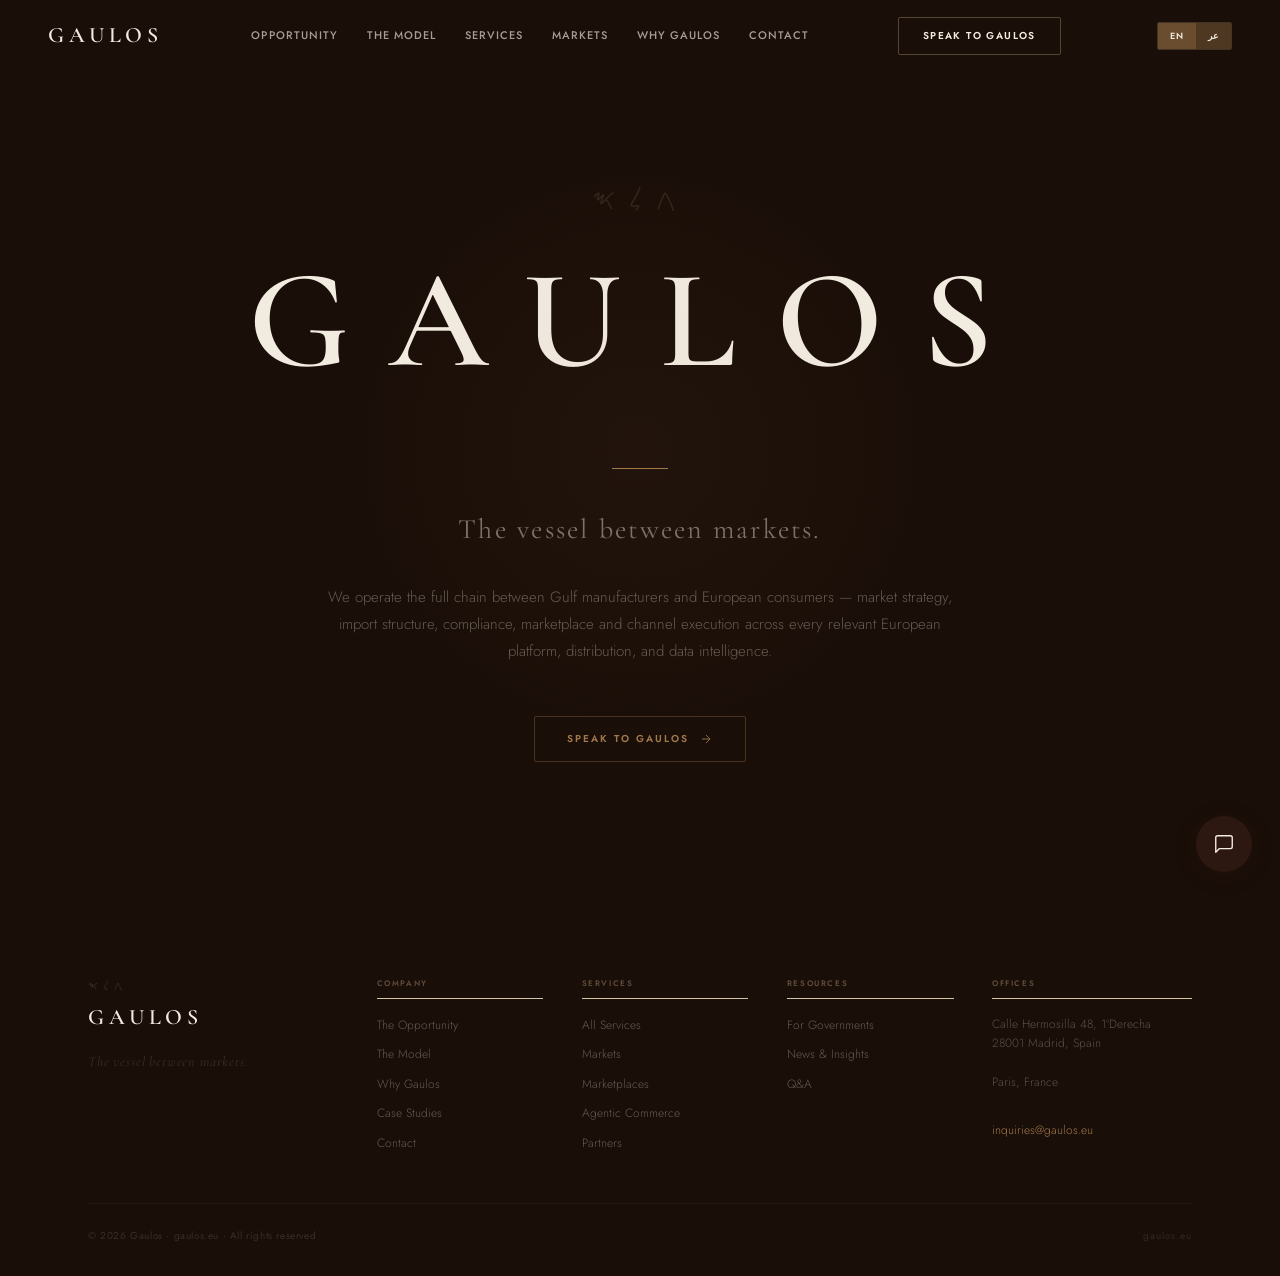
==== index.html @ ba3fb774 "Add files via upload" ====
<!DOCTYPE html>
<html lang="en">
<head>
<meta charset="UTF-8">
<meta name="viewport" content="width=device-width, initial-scale=1.0">
<title>Gaulos — The Vessel Between Markets</title>
<meta name="description" content="Cross-border market access and distribution operator bridging Gulf manufacturers with European consumers.">
<link rel="preconnect" href="https://fonts.googleapis.com">
<link rel="preconnect" href="https://fonts.gstatic.com" crossorigin>
<link href="https://fonts.googleapis.com/css2?family=Cormorant+Garamond:ital,wght@0,400;0,500;0,600;0,700;1,400&family=Jost:wght@300;400;500;600&family=Noto+Sans+Arabic:wght@300;400;500;600&display=swap" rel="stylesheet">
<style>
:root {
  --ink: #2C1810;
  --bronze: #A0784A;
  --sand: #C4A882;
  --linen: #D4C4A8;
  --parchment: #F2EBE0;
  --deep: #1A0E08;
  --off: #FAF7F2;
}
* { box-sizing: border-box; margin: 0; padding: 0; }
html { scroll-behavior: smooth; }
html[dir="rtl"] body { font-family: 'Noto Sans Arabic', 'Jost', sans-serif; }
body { font-family: 'Jost', sans-serif; background: var(--parchment); color: var(--ink); line-height: 1.6; overflow-x: hidden; }
.header {
  position: fixed;
  top: 0;
  left: 0;
  right: 0;
  z-index: 1000;
  height: 72px;
  display: flex;
  align-items: center;
  background: transparent;
  transition: all 0.5s;
}
.header.scrolled {
  background: rgba(242, 235, 224, 0.95);
  backdrop-filter: blur(20px);
  box-shadow: 0 1px 0 var(--linen);
}
.header__inner {
  display: flex;
  align-items: center;
  justify-content: space-between;
  width: 100%;
  max-width: 1400px;
  margin: 0 auto;
  padding: 0 clamp(1.5rem, 4vw, 3rem);
}
.header__logo {
  font-family: 'Cormorant Garamond', serif;
  font-size: 22px;
  font-weight: 600;
  letter-spacing: 0.22em;
  text-transform: uppercase;
  color: var(--parchment);
  cursor: pointer;
  transition: color 0.5s;
}
.header.scrolled .header__logo { color: var(--ink); }
.header__nav {
  display: flex;
  align-items: center;
  gap: clamp(1rem, 2.2vw, 1.8rem);
}
.header__nav a {
  font-size: 11px;
  font-weight: 500;
  letter-spacing: 0.1em;
  text-transform: uppercase;
  color: var(--parchment);
  cursor: pointer;
  opacity: 0.65;
  transition: all 0.3s;
  text-decoration: none;
}
.header.scrolled .header__nav a { color: var(--ink); }
.header__nav a:hover { opacity: 1; }
.header__cta {
  display: inline-block;
  font-size: 10px;
  font-weight: 600;
  letter-spacing: 0.14em;
  text-transform: uppercase;
  color: var(--parchment);
  padding: 10px 24px;
  border: 1px solid rgba(196, 168, 130, 0.35);
  border-radius: 2px;
  cursor: pointer;
  transition: all 0.3s;
}
.header.scrolled .header__cta {
  color: var(--ink);
  border-color: var(--bronze);
}
.lang-toggle {
  display: flex;
  border: 1px solid rgba(196, 168, 130, 0.25);
  border-radius: 2px;
  overflow: hidden;
  margin-left: 8px;
}
.lang-toggle__btn {
  font-family: 'Jost', sans-serif;
  font-size: 9px;
  font-weight: 600;
  letter-spacing: 0.08em;
  padding: 6px 12px;
  background: rgba(160, 120, 74, 0.4);
  color: var(--parchment);
  border: none;
  cursor: pointer;
  transition: all 0.3s;
}
.lang-toggle__btn.active { background: rgba(160, 120, 74, 0.6); }
.header.scrolled .lang-toggle { border-color: var(--linen); }
.header.scrolled .lang-toggle__btn {
  background: transparent;
  color: var(--ink);
}
@media (max-width: 960px) {
  .header__nav { display: none; }
  .header__cta { display: none; }
}
main { min-height: 100vh; }
.section { padding: clamp(4rem, 8vw, 8rem) 0; }
.container {
  max-width: 1200px;
  margin: 0 auto;
  padding: 0 clamp(1.5rem, 4vw, 3rem);
}
.container--narrow { max-width: 820px; }
.page-hero {
  background: var(--deep);
  padding: calc(72px + clamp(3rem, 6vw, 5rem)) 0 clamp(3rem, 6vw, 5rem);
}
.page-hero__breadcrumb {
  font-size: 9px;
  font-weight: 500;
  letter-spacing: 0.15em;
  text-transform: uppercase;
  color: rgba(196, 168, 130, 0.3);
  margin-bottom: 24px;
  direction: ltr;
}
html[dir="rtl"] .page-hero__breadcrumb {
  direction: rtl;
  text-align: right;
}
.page-hero__phoen {
  font-size: clamp(14px, 2vw, 20px);
  letter-spacing: 10px;
  color: rgba(196, 168, 130, 0.12);
  margin-bottom: 14px;
}
.page-hero__title {
  font-family: 'Cormorant Garamond', serif;
  font-size: clamp(32px, 6vw, 56px);
  font-weight: 600;
  letter-spacing: 0.08em;
  color: var(--parchment);
  line-height: 1.1;
  margin-bottom: 14px;
}
html[dir="rtl"] .page-hero__title {
  text-align: right;
}
.page-hero__sub {
  font-size: clamp(13px, 1.5vw, 16px);
  font-weight: 300;
  color: rgba(242, 235, 224, 0.4);
  max-width: 600px;
  line-height: 1.7;
}
html[dir="rtl"] .page-hero__sub {
  text-align: right;
}
.footer {
  background: var(--deep);
  padding: clamp(3rem, 6vw, 5rem) 0 2rem;
}
.footer__grid {
  display: grid;
  grid-template-columns: 1.5fr 1fr 1fr 1fr 1.2fr;
  gap: clamp(1.5rem, 3vw, 3rem);
  padding-bottom: clamp(2rem, 4vw, 3rem);
  border-bottom: 1px solid rgba(160, 120, 74, 0.1);
}
html[dir="rtl"] .footer__grid {
  direction: rtl;
}
.footer__wm {
  font-family: 'Cormorant Garamond', serif;
  font-size: 22px;
  font-weight: 600;
  letter-spacing: 0.22em;
  text-transform: uppercase;
  color: var(--parchment);
  cursor: pointer;
}
.footer__phoen {
  font-size: 12px;
  letter-spacing: 5px;
  color: rgba(196, 168, 130, 0.2);
  margin-bottom: 4px;
}
.footer__brandline {
  font-family: 'Cormorant Garamond', serif;
  font-size: 14px;
  font-weight: 400;
  color: rgba(242, 235, 224, 0.15);
  letter-spacing: 0.06em;
  font-style: italic;
  margin-top: 1rem;
}
.footer__col {
  display: flex;
  flex-direction: column;
  gap: 0.5rem;
}
html[dir="rtl"] .footer__col {
  text-align: right;
}
.footer__col-title {
  font-family: 'Jost', sans-serif;
  font-size: 8px;
  font-weight: 600;
  letter-spacing: 0.2em;
  text-transform: uppercase;
  color: rgba(196, 168, 130, 0.4);
  margin-bottom: 0.5rem;
  padding-bottom: 0.5rem;
  border-bottom: 1px solid var(--linen);
}
.footer__col a {
  font-size: 12px;
  font-weight: 300;
  color: rgba(242, 235, 224, 0.35);
  cursor: pointer;
  line-height: 1.8;
  text-decoration: none;
  transition: color 0.3s;
}
.footer__col a:hover { color: var(--bronze); }
.footer__address {
  font-size: 12px;
  font-weight: 300;
  color: rgba(242, 235, 224, 0.3);
  line-height: 1.6;
}
.footer__bottom {
  display: flex;
  justify-content: space-between;
  align-items: center;
  padding-top: 1.5rem;
  flex-wrap: wrap;
  gap: 1rem;
}
html[dir="rtl"] .footer__bottom {
  flex-direction: row-reverse;
}
.footer__copy {
  font-size: 10px;
  font-weight: 400;
  color: rgba(242, 235, 224, 0.15);
  letter-spacing: 0.06em;
}
.footer__tagline {
  font-size: 10px;
  font-weight: 400;
  color: rgba(242, 235, 224, 0.12);
  letter-spacing: 0.1em;
}
.chat-btn {
  position: fixed;
  bottom: 28px;
  right: 28px;
  z-index: 900;
  width: 56px;
  height: 56px;
  background: var(--ink);
  border: none;
  border-radius: 50%;
  display: flex;
  align-items: center;
  justify-content: center;
  cursor: pointer;
  box-shadow: 0 4px 20px rgba(44, 24, 16, 0.25);
  transition: all 0.3s;
}
html[dir="rtl"] .chat-btn {
  right: auto;
  left: 28px;
}
.chat-btn:hover {
  transform: scale(1.1);
  box-shadow: 0 6px 24px rgba(44, 24, 16, 0.35);
}
#arNotice {
  position: fixed;
  inset: 0;
  z-index: 10000;
  background: rgba(26, 14, 8, 0.92);
  backdrop-filter: blur(20px);
  display: none;
  align-items: center;
  justify-content: center;
  text-align: center;
  padding: 2rem;
}
#arNotice.show { display: flex; }
html[dir="rtl"] #arNotice {
  text-align: right;
}
</style>
</head>
<body>

<header class="header" id="header">
  <div class="header__inner">
    <span class="header__logo" onclick="goPage('home')">Gaulos</span>
    <nav class="header__nav">
      <a onclick="goPage('opportunity')"><span class="en-text">Opportunity</span><span class="ar-text" style="display:none">الفرصة</span></a>
      <a onclick="goPage('model')"><span class="en-text">The Model</span><span class="ar-text" style="display:none">النموذج</span></a>
      <a onclick="goPage('services')"><span class="en-text">Services</span><span class="ar-text" style="display:none">الخدمات</span></a>
      <a onclick="goPage('markets')"><span class="en-text">Markets</span><span class="ar-text" style="display:none">الأسواق</span></a>
      <a onclick="goPage('why')"><span class="en-text">Why Gaulos</span><span class="ar-text" style="display:none">لماذا غاوليس</span></a>
      <a onclick="goPage('contact')"><span class="en-text">Contact</span><span class="ar-text" style="display:none">اتصل بنا</span></a>
    </nav>
    <span class="header__cta" onclick="goPage('contact')"><span class="en-text">Speak to Gaulos</span><span class="ar-text" style="display:none">تحدث إلى غاوليس</span></span>
    <div class="lang-toggle">
      <span class="lang-toggle__btn active" id="langEN" onclick="setLanguage('en')">EN</span>
      <span class="lang-toggle__btn" id="langAR" onclick="setLanguage('ar')">عر</span>
    </div>
  </div>
</header>

<main id="pageContent"></main>

<footer class="footer">
  <div class="container">
    <div class="footer__grid">
      <div class="footer__brand">
        <div class="footer__phoen">𐤂𐤋𐤎</div>
        <span class="footer__wm" onclick="goPage('home')">Gaulos</span>
        <div class="footer__brandline"><span class="en-text">The vessel between markets.</span><span class="ar-text" style="display:none">الجسر بين الأسواق.</span></div>
      </div>
      <div class="footer__col">
        <div class="footer__col-title"><span class="en-text">Company</span><span class="ar-text" style="display:none">الشركة</span></div>
        <a onclick="goPage('opportunity')"><span class="en-text">The Opportunity</span><span class="ar-text" style="display:none">الفرصة</span></a>
        <a onclick="goPage('model')"><span class="en-text">The Model</span><span class="ar-text" style="display:none">النموذج</span></a>
        <a onclick="goPage('why')"><span class="en-text">Why Gaulos</span><span class="ar-text" style="display:none">لماذا غاوليس</span></a>
        <a onclick="goPage('work')"><span class="en-text">Case Studies</span><span class="ar-text" style="display:none">دراسات الحالة</span></a>
        <a onclick="goPage('contact')"><span class="en-text">Contact</span><span class="ar-text" style="display:none">اتصل بنا</span></a>
      </div>
      <div class="footer__col">
        <div class="footer__col-title"><span class="en-text">Services</span><span class="ar-text" style="display:none">الخدمات</span></div>
        <a onclick="goPage('services')"><span class="en-text">All Services</span><span class="ar-text" style="display:none">جميع الخدمات</span></a>
        <a onclick="goPage('markets')"><span class="en-text">Markets</span><span class="ar-text" style="display:none">الأسواق</span></a>
        <a onclick="goPage('marketplaces')"><span class="en-text">Marketplaces</span><span class="ar-text" style="display:none">المتاجر الإلكترونية</span></a>
        <a onclick="goPage('agentic')"><span class="en-text">Agentic Commerce</span><span class="ar-text" style="display:none">التجارة الذكية</span></a>
        <a onclick="goPage('partners')"><span class="en-text">Partners</span><span class="ar-text" style="display:none">الشركاء</span></a>
      </div>
      <div class="footer__col">
        <div class="footer__col-title"><span class="en-text">Resources</span><span class="ar-text" style="display:none">الموارد</span></div>
        <a onclick="goPage('governments')"><span class="en-text">For Governments</span><span class="ar-text" style="display:none">للحكومات</span></a>
        <a onclick="goPage('insights')"><span class="en-text">News & Insights</span><span class="ar-text" style="display:none">الأخبار والرؤى</span></a>
        <a onclick="goPage('faq')"><span class="en-text">Q&A</span><span class="ar-text" style="display:none">الأسئلة والأجوبة</span></a>
      </div>
      <div class="footer__col">
        <div class="footer__col-title"><span class="en-text">Offices</span><span class="ar-text" style="display:none">المكاتب</span></div>
        <div class="footer__address"><span class="en-text">Calle Hermosilla 48, 1ºDerecha<br>28001 Madrid, Spain</span><span class="ar-text" style="display:none">كالي هرموسيا 48، 1 درتشا<br>28001 مدريد، إسبانيا</span></div>
        <div class="footer__address" style="margin-top:0.75rem"><span class="en-text">Paris, France</span><span class="ar-text" style="display:none">باريس، فرنسا</span></div>
        <div style="margin-top:1rem"><a href="mailto:inquiries@gaulos.eu" style="color:#A0784A">inquiries@gaulos.eu</a></div>
      </div>
    </div>
    <div class="footer__bottom">
      <div class="footer__copy"><span class="en-text">&copy; 2026 Gaulos &middot; gaulos.eu &middot; All rights reserved</span><span class="ar-text" style="display:none">&copy; 2026 غاوليس &middot; gaulos.eu &middot; جميع الحقوق محفوظة</span></div>
      <div class="footer__tagline">gaulos.eu</div>
    </div>
  </div>
</footer>

<a class="chat-btn" onclick="goPage('contact')" title="Contact">
  <svg width="22" height="22" viewBox="0 0 24 24" fill="none" stroke="#F2EBE0" stroke-width="1.5" stroke-linecap="round" stroke-linejoin="round"><path d="M21 15a2 2 0 0 1-2 2H7l-4 4V5a2 2 0 0 1 2-2h14a2 2 0 0 1 2 2z"/></svg>
</a>

<div id="arNotice">
  <div style="max-width:480px">
    <div style="font-size:24px;letter-spacing:10px;color:rgba(196,168,130,.3);margin-bottom:20px">𐤂𐤋𐤎</div>
    <div style="font-family:'Cormorant Garamond',serif;font-size:clamp(24px,4vw,36px);font-weight:400;color:#F2EBE0;letter-spacing:.06em;margin-bottom:14px"><span class="en-text">Arabic Version Coming Soon</span><span class="ar-text" style="display:none">النسخة العربية قريباً</span></div>
    <p style="font-size:14px;font-weight:300;color:rgba(242,235,224,.5);line-height:1.7;margin-bottom:24px"><span class="en-text">The Arabic version is currently in development. For inquiries in Arabic, contact us at inquiries@gaulos.eu.</span><span class="ar-text" style="display:none">النسخة العربية قيد التطوير حالياً. للاستفسارات باللغة العربية، تواصل معنا عبر inquiries@gaulos.eu.</span></p>
    <button onclick="closeArNotice()" style="font-size:10px;font-weight:600;letter-spacing:.15em;text-transform:uppercase;color:#A0784A;border:1px solid rgba(160,120,74,.35);padding:12px 28px;border-radius:2px;cursor:pointer;background:transparent;font-family:Jost"><span class="en-text">Return to English</span><span class="ar-text" style="display:none">العودة إلى الإنجليزية</span></button>
  </div>
</div>

<script>
let currentLanguage = 'en';

const pages = {
  home: {
    en: `<section style="background:#1A0E08;min-height:100vh;display:flex;flex-direction:column;align-items:center;justify-content:center;text-align:center;padding:calc(72px + 2rem) 2rem 4rem;position:relative;overflow:hidden"><div style="position:absolute;top:50%;left:50%;width:600px;height:600px;transform:translate(-50%,-50%);background:radial-gradient(circle, rgba(160,120,74,.06) 0%, transparent 70%)"></div><div style="font-size:clamp(18px,3vw,28px);letter-spacing:14px;color:rgba(196,168,130,.15);margin-bottom:28px">𐤂𐤋𐤎</div><h1 style="font-family:'Cormorant Garamond',serif;font-size:clamp(56px,12vw,140px);font-weight:600;letter-spacing:.28em;text-transform:uppercase;color:#F2EBE0;line-height:1;margin-bottom:clamp(1.5rem,3vw,2.5rem)">Gaulos</h1><div style="width:56px;height:1px;background:#A0784A;margin:clamp(1.5rem,3vw,2.5rem) auto"></div><p style="font-family:'Cormorant Garamond',serif;font-size:clamp(18px,3vw,28px);font-weight:400;color:rgba(242,235,224,.45);letter-spacing:.08em">The vessel between markets.</p><p style="font-size:clamp(12px,1.6vw,15px);font-weight:300;color:rgba(242,235,224,.35);max-width:640px;margin:2rem auto 0;line-height:1.8">We operate the full chain between Gulf manufacturers and European consumers — market strategy, import structure, compliance, marketplace and channel execution across every relevant European platform, distribution, and data intelligence.</p><span onclick="goPage('contact')" style="margin-top:clamp(2rem,4vw,3.5rem);display:inline-flex;align-items:center;gap:10px;font-size:10px;font-weight:600;letter-spacing:.2em;text-transform:uppercase;color:#A0784A;border:1px solid rgba(160,120,74,.35);padding:14px 32px;border-radius:2px;cursor:pointer;font-family:Jost">Speak to Gaulos <svg width="14" height="14" viewBox="0 0 24 24" fill="none" stroke="currentColor" stroke-width="1.5"><path d="M5 12h14M12 5l7 7-7 7"/></svg></span></section>`,
    ar: `<section style="background:#1A0E08;min-height:100vh;display:flex;flex-direction:column;align-items:center;justify-content:center;text-align:center;padding:calc(72px + 2rem) 2rem 4rem;position:relative;overflow:hidden;direction:rtl"><div style="position:absolute;top:50%;left:50%;width:600px;height:600px;transform:translate(-50%,-50%);background:radial-gradient(circle, rgba(160,120,74,.06) 0%, transparent 70%)"></div><div style="font-size:clamp(18px,3vw,28px);letter-spacing:14px;color:rgba(196,168,130,.15);margin-bottom:28px">𐤂𐤋𐤎</div><h1 style="font-family:'Cormorant Garamond',serif;font-size:clamp(56px,12vw,140px);font-weight:600;letter-spacing:.28em;text-transform:uppercase;color:#F2EBE0;line-height:1;margin-bottom:clamp(1.5rem,3vw,2.5rem)">Gaulos</h1><div style="width:56px;height:1px;background:#A0784A;margin:clamp(1.5rem,3vw,2.5rem) auto"></div><p style="font-family:'Cormorant Garamond',serif;font-size:clamp(18px,3vw,28px);font-weight:400;color:rgba(242,235,224,.45);letter-spacing:.08em">الجسر بين الأسواق</p><p style="font-size:clamp(12px,1.6vw,15px);font-weight:300;color:rgba(242,235,224,.35);max-width:640px;margin:2rem auto 0;line-height:1.8">نحن ندير السلسلة الكاملة بين مصنعي الخليج والمستهلكين الأوروبيين — استراتيجية السوق، هيكل الاستيراد، الامتثال، تنشيط المتاجر والقنوات عبر كل منصة أوروبية ذات صلة، التوزيع، والذكاء التجاري.</p><span onclick="goPage('contact')" style="margin-top:clamp(2rem,4vw,3.5rem);display:inline-flex;align-items:center;gap:10px;font-size:10px;font-weight:600;letter-spacing:.2em;text-transform:uppercase;color:#A0784A;border:1px solid rgba(160,120,74,.35);padding:14px 32px;border-radius:2px;cursor:pointer;font-family:Jost">تحدث إلى غاوليس <svg width="14" height="14" viewBox="0 0 24 24" fill="none" stroke="currentColor" stroke-width="1.5" style="transform:scaleX(-1)"><path d="M5 12h14M12 5l7 7-7 7"/></svg></span></section>`
  },
  opportunity: {
    en: `<section class="page-hero"><div class="container"><div class="page-hero__breadcrumb"><span style="color:rgba(196,168,130,.5);cursor:pointer" onclick="goPage('home')">Gaulos</span> &nbsp;/&nbsp; Opportunity</div><div class="page-hero__phoen">𐤂𐤋𐤎</div><h1 class="page-hero__title">The Opportunity</h1><p class="page-hero__sub">Europe is the right market. Now is the right time.</p></div></section><section class="section" style="background:#F2EBE0"><div class="container container--narrow"><p style="font-size:clamp(13px,1.4vw,15px);font-weight:300;color:#5A4030;line-height:1.8;margin-bottom:1.5rem">The European B2C e-commerce market is the second largest in the world. Over 450 million consumers transact online across EU member states and the United Kingdom, with combined annual e-commerce revenues exceeding €800 billion.</p><p style="font-size:clamp(13px,1.4vw,15px);font-weight:300;color:#5A4030;line-height:1.8">This is not a market that needs to be created. It is a market that needs to be accessed correctly — through the right channels, with the right commercial structure, and with the operational infrastructure that makes a sustainable European business possible.</p></div></section>`,
    ar: `<section class="page-hero"><div class="container"><div class="page-hero__breadcrumb"><span style="color:rgba(196,168,130,.5);cursor:pointer" onclick="goPage('home')">غاوليس</span> &nbsp;/&nbsp; الفرصة</div><div class="page-hero__phoen">𐤂𐤋𐤎</div><h1 class="page-hero__title">الفرصة</h1><p class="page-hero__sub">أوروبا هي السوق الصحيحة. الآن هو الوقت المناسب.</p></div></section><section class="section" style="background:#F2EBE0"><div class="container container--narrow"><p style="font-size:clamp(13px,1.4vw,15px);font-weight:300;color:#5A4030;line-height:1.8;margin-bottom:1.5rem;direction:rtl;text-align:right">سوق التجارة الإلكترونية الأوروبية B2C هو ثاني أكبر سوق في العالم. يتعامل أكثر من 450 مليون مستهلك عبر الإنترنت عبر دول الاتحاد الأوروبي والمملكة المتحدة، مع إيرادات التجارة الإلكترونية السنوية المجمعة التي تتجاوز 800 مليار يورو.</p><p style="font-size:clamp(13px,1.4vw,15px);font-weight:300;color:#5A4030;line-height:1.8;direction:rtl;text-align:right">هذا ليس سوقاً يحتاج إلى إنشاؤه. إنها سوق تحتاج إلى الوصول إليها بشكل صحيح — من خلال القنوات الصحيحة، مع الهيكل التجاري المناسب، والبنية التحتية التشغيلية التي تجعل الأعمال الأوروبية المستدامة ممكنة.</p></div></section>`
  },
  model: {
    en: `<section class="page-hero"><div class="container"><div class="page-hero__breadcrumb"><span style="color:rgba(196,168,130,.5);cursor:pointer" onclick="goPage('home')">Gaulos</span> &nbsp;/&nbsp; The Model</div><div class="page-hero__phoen">𐤂𐤋𐤎</div><h1 class="page-hero__title">The Model</h1><p class="page-hero__sub">We are the bridge. You manufacture. We handle everything else.</p></div></section><section class="section" style="background:#F2EBE0"><div class="container container--narrow"><p style="font-size:clamp(13px,1.4vw,15px);font-weight:300;color:#5A4030;line-height:1.8;margin-bottom:1.5rem">Gaulos does not purchase your products or hold inventory risk. We are the operational bridge between your production capability and the European market.</p><p style="font-size:clamp(13px,1.4vw,15px);font-weight:300;color:#5A4030;line-height:1.8">We do not advise and walk away. We build the commercial strategy, we design the channel architecture, and then we operate it — with accountability for outcomes.</p></div></section>`,
    ar: `<section class="page-hero"><div class="container"><div class="page-hero__breadcrumb"><span style="color:rgba(196,168,130,.5);cursor:pointer" onclick="goPage('home')">غاوليس</span> &nbsp;/&nbsp; النموذج</div><div class="page-hero__phoen">𐤂𐤋𐤎</div><h1 class="page-hero__title">النموذج</h1><p class="page-hero__sub">نحن الجسر. أنت تصنع. نحن نتولى كل شيء آخر.</p></div></section><section class="section" style="background:#F2EBE0"><div class="container container--narrow"><p style="font-size:clamp(13px,1.4vw,15px);font-weight:300;color:#5A4030;line-height:1.8;margin-bottom:1.5rem;direction:rtl;text-align:right">غاوليس لا تشتري منتجاتك ولا تحمل مخاطر المخزون. نحن الجسر التشغيلي بين قدرتك الإنتاجية والسوق الأوروبي.</p><p style="font-size:clamp(13px,1.4vw,15px);font-weight:300;color:#5A4030;line-height:1.8;direction:rtl;text-align:right">نحن لا نقدم النصائح ثم نغادر. نحن نبني الاستراتيجية التجارية، ونصمم هندسة القنوات، ثم نشغلها — مع المسؤولية عن النتائج.</p></div></section>`
  },
  markets: {
    en: `<section class="page-hero"><div class="container"><div class="page-hero__breadcrumb"><span style="color:rgba(196,168,130,.5);cursor:pointer" onclick="goPage('home')">Gaulos</span> &nbsp;/&nbsp; Markets</div><div class="page-hero__phoen">𐤂𐤋𐤎</div><h1 class="page-hero__title">Markets</h1><p class="page-hero__sub">Europe is 27 EU regulatory jurisdictions sharing a customs union.</p></div></section><section class="section" style="background:#F2EBE0"><div class="container container--narrow"><p style="font-size:clamp(13px,1.4vw,15px);font-weight:300;color:#5A4030;line-height:1.8">Consumer behaviour, platform dynamics, and logistics economics differ by country and category. Understanding this structure and operating within it efficiently is the core of what Gaulos does. We operate across Germany, France, UK, Netherlands, Belgium, Spain, Italy, Poland, and other key European markets.</p></div></section>`,
    ar: `<section class="page-hero"><div class="container"><div class="page-hero__breadcrumb"><span style="color:rgba(196,168,130,.5);cursor:pointer" onclick="goPage('home')">غاوليس</span> &nbsp;/&nbsp; الأسواق</div><div class="page-hero__phoen">𐤂𐤋𐤎</div><h1 class="page-hero__title">الأسواق</h1><p class="page-hero__sub">أوروبا هي 27 اختصاصًا تنظيميًا للاتحاد الأوروبي تشاركان الاتحاد الجمركي.</p></div></section><section class="section" style="background:#F2EBE0"><div class="container container--narrow"><p style="font-size:clamp(13px,1.4vw,15px);font-weight:300;color:#5A4030;line-height:1.8;direction:rtl;text-align:right">يختلف سلوك المستهلك وديناميكيات المنصات واقتصاديات الخدمات اللوجستية حسب البلد والفئة. فهم هذا الهيكل والعمل فيه بكفاءة هو جوهر ما تفعله غاوليس. نحن نعمل عبر ألمانيا وفرنسا والمملكة المتحدة وهولندا وبلجيكا وإسبانيا وإيطاليا وبولندا والأسواق الأوروبية الرئيسية الأخرى.</p></div></section>`
  },
  marketplaces: {
    en: `<section class="page-hero"><div class="container"><div class="page-hero__breadcrumb"><span style="color:rgba(196,168,130,.5);cursor:pointer" onclick="goPage('home')">Gaulos</span> &nbsp;/&nbsp; Marketplaces</div><div class="page-hero__phoen">𐤂𐤋𐤎</div><h1 class="page-hero__title">Marketplaces</h1><p class="page-hero__sub">European consumers discover on Google, purchase on Amazon, browse on TikTok.</p></div></section><section class="section" style="background:#F2EBE0"><div class="container container--narrow"><p style="font-size:clamp(13px,1.4vw,15px);font-weight:300;color:#5A4030;line-height:1.8">Gaulos operates across the full European platform ecosystem: Amazon EU, Google Shopping, TikTok Shop, Bol.com, Fnac, Cdiscount, and category-specific platforms. We manage the complete activation across all relevant channels.</p></div></section>`,
    ar: `<section class="page-hero"><div class="container"><div class="page-hero__breadcrumb"><span style="color:rgba(196,168,130,.5);cursor:pointer" onclick="goPage('home')">غاوليس</span> &nbsp;/&nbsp; المتاجر الإلكترونية</div><div class="page-hero__phoen">𐤂𐤋𐤎</div><h1 class="page-hero__title">المتاجر الإلكترونية</h1><p class="page-hero__sub">يكتشف المستهلكون الأوروبيون على جوجل، ويشترون من أمازون، ويتصفحون على تيك توك.</p></div></section><section class="section" style="background:#F2EBE0"><div class="container container--narrow"><p style="font-size:clamp(13px,1.4vw,15px);font-weight:300;color:#5A4030;line-height:1.8;direction:rtl;text-align:right">تعمل غاوليس عبر نظام المنصات الأوروبي الكامل: أمازون الاتحاد الأوروبي، جوجل شوبينج، تيك توك شوب، بول.كوم، فناك، سيديسكونت، والمنصات الخاصة بالفئات. نحن ندير التنشيط الكامل عبر جميع القنوات ذات الصلة.</p></div></section>`
  },
  partners: {
    en: `<section class="page-hero"><div class="container"><div class="page-hero__breadcrumb"><span style="color:rgba(196,168,130,.5);cursor:pointer" onclick="goPage('home')">Gaulos</span> &nbsp;/&nbsp; Partners</div><div class="page-hero__phoen">𐤂𐤋𐤎</div><h1 class="page-hero__title">Who We Work With</h1><p class="page-hero__sub">Manufacturers. Not intermediaries.</p></div></section><section class="section" style="background:#F2EBE0"><div class="container container--narrow"><p style="font-size:clamp(13px,1.4vw,15px);font-weight:300;color:#5A4030;line-height:1.8">Gaulos works with manufacturing companies across the Gulf that produce B2C goods and are ready to enter European markets. We work with manufacturers in the UAE, Saudi Arabia, Kuwait, Qatar, Bahrain, and Oman.</p></div></section>`,
    ar: `<section class="page-hero"><div class="container"><div class="page-hero__breadcrumb"><span style="color:rgba(196,168,130,.5);cursor:pointer" onclick="goPage('home')">غاوليس</span> &nbsp;/&nbsp; الشركاء</div><div class="page-hero__phoen">𐤂𐤋𐤎</div><h1 class="page-hero__title">من نعمل معهم</h1><p class="page-hero__sub">المصنعون. وليس الوسطاء.</p></div></section><section class="section" style="background:#F2EBE0"><div class="container container--narrow"><p style="font-size:clamp(13px,1.4vw,15px);font-weight:300;color:#5A4030;line-height:1.8;direction:rtl;text-align:right">تعمل غاوليس مع شركات التصنيع عبر الخليج التي تنتج سلعاً B2C وجاهزة لدخول الأسواق الأوروبية. نحن نعمل مع المصنعين في الإمارات والسعودية والكويت وقطر والبحرين وعمان.</p></div></section>`
  },
  services: {
    en: `<section class="page-hero"><div class="container"><div class="page-hero__breadcrumb"><span style="color:rgba(196,168,130,.5);cursor:pointer" onclick="goPage('home')">Gaulos</span> &nbsp;/&nbsp; Services</div><div class="page-hero__phoen">𐤂𐤋𐤎</div><h1 class="page-hero__title">Services</h1><p class="page-hero__sub">Seven service areas, operated as an integrated system.</p></div></section><section class="section" style="background:#F2EBE0"><div class="container container--narrow"><p style="font-size:clamp(13px,1.4vw,15px);font-weight:300;color:#5A4030;line-height:1.8">Our services include: Global Expansion Strategy, Marketplace Launch & Setup, Marketplace Growth & Performance, Distribution & Revenue Architecture, Agentic Commerce Readiness, Data & Reporting, and DTC & Omnichannel Development.</p></div></section>`,
    ar: `<section class="page-hero"><div class="container"><div class="page-hero__breadcrumb"><span style="color:rgba(196,168,130,.5);cursor:pointer" onclick="goPage('home')">غاوليس</span> &nbsp;/&nbsp; الخدمات</div><div class="page-hero__phoen">𐤂𐤋𐤎</div><h1 class="page-hero__title">الخدمات</h1><p class="page-hero__sub">سبع مناطق خدمات، تعمل كنظام متكامل.</p></div></section><section class="section" style="background:#F2EBE0"><div class="container container--narrow"><p style="font-size:clamp(13px,1.4vw,15px);font-weight:300;color:#5A4030;line-height:1.8;direction:rtl;text-align:right">تشمل خدماتنا: استراتيجية التوسع العالمي، إطلاق المتاجر الإلكترونية والإعداد، نمو وأداء المتاجر الإلكترونية، هندسة التوزيع والإيرادات، جاهزية التجارة الذكية، البيانات والتقارير، وتطوير DTC والتجارة متعددة القنوات.</p></div></section>`
  },
  agentic: {
    en: `<section class="page-hero"><div class="container"><div class="page-hero__breadcrumb"><span style="color:rgba(196,168,130,.5);cursor:pointer" onclick="goPage('home')">Gaulos</span> &nbsp;/&nbsp; Agentic Commerce</div><div class="page-hero__phoen">𐤂𐤋𐤎</div><h1 class="page-hero__title">Agentic Commerce</h1><p class="page-hero__sub">Commerce is changing. The brands that prepare now will not need to react later.</p></div></section><section class="section" style="background:#F2EBE0"><div class="container container--narrow"><p style="font-size:clamp(13px,1.4vw,15px);font-weight:300;color:#5A4030;line-height:1.8">AI assistants and autonomous purchasing agents are beginning to mediate purchasing on behalf of consumers. This is agentic commerce. Gaulos integrates agentic commerce readiness into every European launch as standard.</p></div></section>`,
    ar: `<section class="page-hero"><div class="container"><div class="page-hero__breadcrumb"><span style="color:rgba(196,168,130,.5);cursor:pointer" onclick="goPage('home')">غاوليس</span> &nbsp;/&nbsp; التجارة الذكية</div><div class="page-hero__phoen">𐤂𐤋𐤎</div><h1 class="page-hero__title">التجارة الذكية</h1><p class="page-hero__sub">التجارة تتغير. العلامات التجارية التي تستعد الآن لن تحتاج إلى الرد لاحقاً.</p></div></section><section class="section" style="background:#F2EBE0"><div class="container container--narrow"><p style="font-size:clamp(13px,1.4vw,15px);font-weight:300;color:#5A4030;line-height:1.8;direction:rtl;text-align:right">تبدأ مساعدات الذكاء الاصطناعي والعملاء الذين يشترون بشكل مستقل في الوساطة نيابة عن المستهلكين. هذه هي التجارة الذكية. تدمج غاوليس جاهزية التجارة الذكية في كل إطلاق أوروبي كمعيار.</p></div></section>`
  },
  why: {
    en: `<section class="page-hero"><div class="container"><div class="page-hero__breadcrumb"><span style="color:rgba(196,168,130,.5);cursor:pointer" onclick="goPage('home')">Gaulos</span> &nbsp;/&nbsp; Why Gaulos</div><div class="page-hero__phoen">𐤂𐤋𐤎</div><h1 class="page-hero__title">Why Gaulos</h1><p class="page-hero__sub">Five reasons the model works.</p></div></section><section class="section" style="background:#F2EBE0"><div class="container container--narrow"><p style="font-size:clamp(13px,1.4vw,15px);font-weight:300;color:#5A4030;line-height:1.8">Our model works because: Strategy is linked to execution. We have omnichannel expertise with commercial discipline. We bring cross-border operational depth. We position our partners early in agentic commerce. We maintain a revenue-first orientation.</p></div></section>`,
    ar: `<section class="page-hero"><div class="container"><div class="page-hero__breadcrumb"><span style="color:rgba(196,168,130,.5);cursor:pointer" onclick="goPage('home')">غاوليس</span> &nbsp;/&nbsp; لماذا غاوليس</div><div class="page-hero__phoen">𐤂𐤋𐤎</div><h1 class="page-hero__title">لماذا غاوليس</h1><p class="page-hero__sub">خمسة أسباب لعمل النموذج.</p></div></section><section class="section" style="background:#F2EBE0"><div class="container container--narrow"><p style="font-size:clamp(13px,1.4vw,15px);font-weight:300;color:#5A4030;line-height:1.8;direction:rtl;text-align:right">يعمل نموذجنا لأن: الاستراتيجية مرتبطة بالتنفيذ. لدينا خبرة متعددة القنوات مع الانضباط التجاري. نحن نقدم عمقاً تشغيلياً عبر الحدود. نحن نضع شركائنا في وقت مبكر في التجارة الذكية. نحن نحافظ على التوجه الموجه نحو الإيرادات.</p></div></section>`
  },
  governments: {
    en: `<section class="page-hero"><div class="container"><div class="page-hero__breadcrumb"><span style="color:rgba(196,168,130,.5);cursor:pointer" onclick="goPage('home')">Gaulos</span> &nbsp;/&nbsp; Governments</div><div class="page-hero__phoen">𐤂𐤋𐤎</div><h1 class="page-hero__title">For Governments</h1><p class="page-hero__sub">Structured European market access for national manufacturers.</p></div></section><section class="section" style="background:#F2EBE0"><div class="container container--narrow"><p style="font-size:clamp(13px,1.4vw,15px);font-weight:300;color:#5A4030;line-height:1.8">We work with government export agencies and programmes to provide structured market access for Gulf manufacturers entering Europe. We offer three programme structures: Export Agency Arm, Cohort Model, and Export Readiness Assessment.</p></div></section>`,
    ar: `<section class="page-hero"><div class="container"><div class="page-hero__breadcrumb"><span style="color:rgba(196,168,130,.5);cursor:pointer" onclick="goPage('home')">غاوليس</span> &nbsp;/&nbsp; للحكومات</div><div class="page-hero__phoen">𐤂𐤋𐤎</div><h1 class="page-hero__title">للحكومات</h1><p class="page-hero__sub">وصول منظم إلى السوق الأوروبية للمصنعين الوطنيين.</p></div></section><section class="section" style="background:#F2EBE0"><div class="container container--narrow"><p style="font-size:clamp(13px,1.4vw,15px);font-weight:300;color:#5A4030;line-height:1.8;direction:rtl;text-align:right">نحن نعمل مع وكالات التصدير الحكومية والبرامج لتوفير وصول منظم إلى السوق لمصنعي الخليج الذين يدخلون أوروبا. نقدم ثلاثة هياكل برنامجية: ذراع وكالة التصدير، نموذج الفئة، وتقييم جاهزية التصدير.</p></div></section>`
  },
  work: {
    en: `<section class="page-hero"><div class="container"><div class="page-hero__breadcrumb"><span style="color:rgba(196,168,130,.5);cursor:pointer" onclick="goPage('home')">Gaulos</span> &nbsp;/&nbsp; Case Studies</div><div class="page-hero__phoen">𐤂𐤋𐤎</div><h1 class="page-hero__title">Case Studies</h1><p class="page-hero__sub">Engagements we have structured.</p></div></section><section class="section" style="background:#F2EBE0"><div class="container container--narrow"><p style="font-size:clamp(13px,1.4vw,15px);font-weight:300;color:#5A4030;line-height:1.8">Gaulos has structured cross-border market entry for manufacturing partners across consumer electronics, personal care, fragrance, Halal food, and homeware categories. Case studies available upon demand.</p></div></section>`,
    ar: `<section class="page-hero"><div class="container"><div class="page-hero__breadcrumb"><span style="color:rgba(196,168,130,.5);cursor:pointer" onclick="goPage('home')">غاوليس</span> &nbsp;/&nbsp; دراسات الحالة</div><div class="page-hero__phoen">𐤂𐤋𐤎</div><h1 class="page-hero__title">دراسات الحالة</h1><p class="page-hero__sub">الالتزامات التي استرجناها.</p></div></section><section class="section" style="background:#F2EBE0"><div class="container container--narrow"><p style="font-size:clamp(13px,1.4vw,15px);font-weight:300;color:#5A4030;line-height:1.8;direction:rtl;text-align:right">قامت غاوليس بتهيكل دخول السوق عبر الحدود لشركاء التصنيع عبر فئات الإلكترونيات الاستهلاكية والعناية الشخصية والعطور والغذاء الحلال والأثاث المنزلي. دراسات الحالة متاحة حسب الطلب.</p></div></section>`
  },
  insights: {
    en: `<section class="page-hero"><div class="container"><div class="page-hero__breadcrumb"><span style="color:rgba(196,168,130,.5);cursor:pointer" onclick="goPage('home')">Gaulos</span> &nbsp;/&nbsp; Insights</div><div class="page-hero__phoen">𐤂𐤋𐤎</div><h1 class="page-hero__title">News & Insights</h1><p class="page-hero__sub">Analysis, market intelligence, and regulatory updates.</p></div></section><section class="section" style="background:#F2EBE0"><div class="container container--narrow"><p style="font-size:clamp(13px,1.4vw,15px);font-weight:300;color:#5A4030;line-height:1.8;margin-bottom:1.5rem"><strong>The EPR registration that most Gulf exporters are not prepared for:</strong> Extended Producer Responsibility enforcement changed in 2022. Germany enforces through LUCID.</p><p style="font-size:clamp(13px,1.4vw,15px);font-weight:300;color:#5A4030;line-height:1.8;margin-bottom:1.5rem"><strong>TikTok Shop and Gulf fragrance in Europe:</strong> The platform surfaces products to audiences who were not searching, creating demand.</p><p style="font-size:clamp(13px,1.4vw,15px);font-weight:300;color:#5A4030;line-height:1.8"><strong>Poland as concurrent market:</strong> E-commerce growing at 23% annually with lower competitive density than Germany.</p></div></section>`,
    ar: `<section class="page-hero"><div class="container"><div class="page-hero__breadcrumb"><span style="color:rgba(196,168,130,.5);cursor:pointer" onclick="goPage('home')">غاوليس</span> &nbsp;/&nbsp; الرؤى</div><div class="page-hero__phoen">𐤂𐤋𐤎</div><h1 class="page-hero__title">الأخبار والرؤى</h1><p class="page-hero__sub">التحليل والذكاء السوقي والتحديثات التنظيمية.</p></div></section><section class="section" style="background:#F2EBE0"><div class="container container--narrow"><p style="font-size:clamp(13px,1.4vw,15px);font-weight:300;color:#5A4030;line-height:1.8;margin-bottom:1.5rem;direction:rtl;text-align:right"><strong>تسجيل المسؤولية الموسعة الذي لم يكن معظم مصدري الخليج مستعدين له:</strong> تغير إنفاذ المسؤولية الموسعة في عام 2022. تفرضها ألمانيا من خلال LUCID.</p><p style="font-size:clamp(13px,1.4vw,15px);font-weight:300;color:#5A4030;line-height:1.8;margin-bottom:1.5rem;direction:rtl;text-align:right"><strong>متجر TikTok والعطور الخليجية في أوروبا:</strong> تقوم المنصة بسطح المنتجات أمام الجماهير التي لم تكن تبحث، مما يخلق الطلب.</p><p style="font-size:clamp(13px,1.4vw,15px);font-weight:300;color:#5A4030;line-height:1.8;direction:rtl;text-align:right"><strong>بولندا كسوق متزامنة:</strong> التجارة الإلكترونية تنمو بنسبة 23% سنوياً مع كثافة تنافسية أقل من ألمانيا.</p></div></section>`
  },
  faq: {
    en: `<section class="page-hero"><div class="container"><div class="page-hero__breadcrumb"><span style="color:rgba(196,168,130,.5);cursor:pointer" onclick="goPage('home')">Gaulos</span> &nbsp;/&nbsp; Q&A</div><div class="page-hero__phoen">𐤂𐤋𐤎</div><h1 class="page-hero__title">Q&A</h1><p class="page-hero__sub">Common questions about Gaulos and commercial terms.</p></div></section><section class="section" style="background:#F2EBE0"><div class="container container--narrow"><p style="font-size:clamp(13px,1.4vw,15px);font-weight:300;color:#5A4030;line-height:1.8;margin-bottom:1.5rem"><strong>What is Gaulos?</strong> A cross-border market access operator bridging Gulf manufacturers and European consumers.</p><p style="font-size:clamp(13px,1.4vw,15px);font-weight:300;color:#5A4030;line-height:1.8;margin-bottom:1.5rem"><strong>Do you purchase our products?</strong> No. Inventory ownership remains with you.</p><p style="font-size:clamp(13px,1.4vw,15px);font-weight:300;color:#5A4030;line-height:1.8;margin-bottom:1.5rem"><strong>How long to first sale?</strong> For compliant products: 5 days of warehouse arrival.</p><p style="font-size:clamp(13px,1.4vw,15px);font-weight:300;color:#5A4030;line-height:1.8;margin-bottom:1.5rem"><strong>Minimum contract term?</strong> 18 months initial, then rolling basis.</p><p style="font-size:clamp(13px,1.4vw,15px);font-weight:300;color:#5A4030;line-height:1.8"><strong>Do you take equity?</strong> No. Service fee only.</p></div></section>`,
    ar: `<section class="page-hero"><div class="container"><div class="page-hero__breadcrumb"><span style="color:rgba(196,168,130,.5);cursor:pointer" onclick="goPage('home')">غاوليس</span> &nbsp;/&nbsp; الأسئلة والأجوبة</div><div class="page-hero__phoen">𐤂𐤋𐤎</div><h1 class="page-hero__title">الأسئلة والأجوبة</h1><p class="page-hero__sub">أسئلة شائعة حول غاوليس والشروط التجارية.</p></div></section><section class="section" style="background:#F2EBE0"><div class="container container--narrow"><p style="font-size:clamp(13px,1.4vw,15px);font-weight:300;color:#5A4030;line-height:1.8;margin-bottom:1.5rem;direction:rtl;text-align:right"><strong>ما هي غاوليس؟</strong> عامل وصول سوقي عبر الحدود يربط مصنعي الخليج والمستهلكين الأوروبيين.</p><p style="font-size:clamp(13px,1.4vw,15px);font-weight:300;color:#5A4030;line-height:1.8;margin-bottom:1.5rem;direction:rtl;text-align:right"><strong>هل تشترون منتجاتنا؟</strong> لا. ملكية المخزون تبقى معك.</p><p style="font-size:clamp(13px,1.4vw,15px);font-weight:300;color:#5A4030;line-height:1.8;margin-bottom:1.5rem;direction:rtl;text-align:right"><strong>كم من الوقت للبيع الأول؟</strong> للمنتجات المتوافقة: 5 أيام من وصول المستودع.</p><p style="font-size:clamp(13px,1.4vw,15px);font-weight:300;color:#5A4030;line-height:1.8;margin-bottom:1.5rem;direction:rtl;text-align:right"><strong>مدة العقد الأدنى؟</strong> 18 شهراً أولياً، ثم على أساس متجدد.</p><p style="font-size:clamp(13px,1.4vw,15px);font-weight:300;color:#5A4030;line-height:1.8;direction:rtl;text-align:right"><strong>هل تأخذون حقوق الملكية؟</strong> لا. رسم الخدمة فقط.</p></div></section>`
  },
  contact: {
    en: `<section class="page-hero"><div class="container"><div class="page-hero__breadcrumb"><span style="color:rgba(196,168,130,.5);cursor:pointer" onclick="goPage('home')">Gaulos</span> &nbsp;/&nbsp; Contact</div><div class="page-hero__phoen">𐤂𐤋𐤎</div><h1 class="page-hero__title">Contact</h1><p class="page-hero__sub">We review every inquiry. The first conversation is a mutual assessment.</p></div></section><section class="section" style="background:#F2EBE0"><div class="container" style="max-width:1000px"><div style="display:grid;grid-template-columns:1fr 1fr;gap:3rem;align-items:start"><div><label style="font-size:9px;font-weight:600;letter-spacing:.18em;text-transform:uppercase;color:#A0784A;display:block;margin-bottom:6px">Your Name</label><input type="text" style="width:100%;padding:12px 16px;border:1px solid #D4C4A8;border-radius:2px;background:#FAF7F2;font-size:13px;font-family:Jost;margin-bottom:14px" placeholder="Full name"/><label style="font-size:9px;font-weight:600;letter-spacing:.18em;text-transform:uppercase;color:#A0784A;display:block;margin-bottom:6px">Email</label><input type="email" style="width:100%;padding:12px 16px;border:1px solid #D4C4A8;border-radius:2px;background:#FAF7F2;font-size:13px;font-family:Jost;margin-bottom:14px" placeholder="your@company.com"/><label style="font-size:9px;font-weight:600;letter-spacing:.18em;text-transform:uppercase;color:#A0784A;display:block;margin-bottom:6px">Tell us about your product</label><textarea style="width:100%;padding:12px 16px;border:1px solid #D4C4A8;border-radius:2px;background:#FAF7F2;font-size:13px;font-family:Jost;min-height:120px;resize:vertical" placeholder="What you manufacture, target markets, price point."></textarea><button style="font-size:10px;font-weight:600;letter-spacing:.18em;text-transform:uppercase;color:#F2EBE0;background:#2C1810;border:1px solid #2C1810;padding:16px 32px;border-radius:2px;cursor:pointer;font-family:Jost;margin-top:14px">Submit Inquiry</button></div><div style="padding:clamp(1.5rem,3vw,2.5rem);background:#2C1810;border-radius:3px;color:#F2EBE0"><div style="font-size:12px;letter-spacing:5px;color:rgba(196,168,130,.2);margin-bottom:6px">𐤂𐤋𐤎</div><div style="font-family:'Cormorant Garamond',serif;font-size:24px;font-weight:600;letter-spacing:.22em;text-transform:uppercase;margin-bottom:20px">Gaulos</div><div style="height:1px;background:rgba(160,120,74,.2);margin-bottom:20px"></div><div style="margin-bottom:16px"><div style="font-size:9px;font-weight:600;letter-spacing:.18em;text-transform:uppercase;color:#A0784A;margin-bottom:4px">Email</div><div style="font-size:14px;font-weight:300;color:rgba(242,235,224,.7)">inquiries@gaulos.eu</div></div><div style="margin-bottom:16px"><div style="font-size:9px;font-weight:600;letter-spacing:.18em;text-transform:uppercase;color:#A0784A;margin-bottom:4px">Phone</div><div style="font-size:14px;font-weight:300;color:rgba(242,235,224,.7)">+34 910 XXX XXX</div></div><div style="margin-bottom:16px"><div style="font-size:9px;font-weight:600;letter-spacing:.18em;text-transform:uppercase;color:#A0784A;margin-bottom:4px">Web</div><div style="font-size:14px;font-weight:300;color:rgba(242,235,224,.7)">gaulos.eu</div></div><div style="margin-bottom:16px"><div style="font-size:9px;font-weight:600;letter-spacing:.18em;text-transform:uppercase;color:#A0784A;margin-bottom:4px">Madrid Office</div><div style="font-size:14px;font-weight:300;color:rgba(242,235,224,.7);line-height:1.6">Calle Hermosilla 48, 1ºDerecha<br>28001 Madrid, Spain</div></div><div style="margin-bottom:16px"><div style="font-size:9px;font-weight:600;letter-spacing:.18em;text-transform:uppercase;color:#A0784A;margin-bottom:4px">Paris Office</div><div style="font-size:14px;font-weight:300;color:rgba(242,235,224,.7)">Paris, France</div></div></div></div></section>`,
    ar: `<section class="page-hero"><div class="container"><div class="page-hero__breadcrumb"><span style="color:rgba(196,168,130,.5);cursor:pointer" onclick="goPage('home')">غاوليس</span> &nbsp;/&nbsp; اتصل بنا</div><div class="page-hero__phoen">𐤂𐤋𐤎</div><h1 class="page-hero__title">اتصل بنا</h1><p class="page-hero__sub">نحن نراجع كل استفسار. المحادثة الأولى هي تقييم متبادل.</p></div></section><section class="section" style="background:#F2EBE0"><div class="container" style="max-width:1000px"><div style="display:grid;grid-template-columns:1fr 1fr;gap:3rem;align-items:start;direction:rtl"><div style="text-align:right"><label style="font-size:9px;font-weight:600;letter-spacing:.18em;text-transform:uppercase;color:#A0784A;display:block;margin-bottom:6px">اسمك</label><input type="text" style="width:100%;padding:12px 16px;border:1px solid #D4C4A8;border-radius:2px;background:#FAF7F2;font-size:13px;font-family:Jost;margin-bottom:14px;direction:rtl;text-align:right" placeholder="الاسم الكامل"/><label style="font-size:9px;font-weight:600;letter-spacing:.18em;text-transform:uppercase;color:#A0784A;display:block;margin-bottom:6px">بريد إلكتروني</label><input type="email" style="width:100%;padding:12px 16px;border:1px solid #D4C4A8;border-radius:2px;background:#FAF7F2;font-size:13px;font-family:Jost;margin-bottom:14px;direction:ltr" placeholder="your@company.com"/><label style="font-size:9px;font-weight:600;letter-spacing:.18em;text-transform:uppercase;color:#A0784A;display:block;margin-bottom:6px">أخبرنا عن منتجك</label><textarea style="width:100%;padding:12px 16px;border:1px solid #D4C4A8;border-radius:2px;background:#FAF7F2;font-size:13px;font-family:Jost;min-height:120px;resize:vertical;direction:rtl;text-align:right" placeholder="ما الذي تصنعه، الأسواق المستهدفة، نقطة السعر."></textarea><button style="font-size:10px;font-weight:600;letter-spacing:.18em;text-transform:uppercase;color:#F2EBE0;background:#2C1810;border:1px solid #2C1810;padding:16px 32px;border-radius:2px;cursor:pointer;font-family:Jost;margin-top:14px;margin-right:auto;display:block">إرسال الاستفسار</button></div><div style="padding:clamp(1.5rem,3vw,2.5rem);background:#2C1810;border-radius:3px;color:#F2EBE0;direction:rtl;text-align:right"><div style="font-size:12px;letter-spacing:5px;color:rgba(196,168,130,.2);margin-bottom:6px">𐤂𐤋𐤎</div><div style="font-family:'Cormorant Garamond',serif;font-size:24px;font-weight:600;letter-spacing:.22em;text-transform:uppercase;margin-bottom:20px">Gaulos</div><div style="height:1px;background:rgba(160,120,74,.2);margin-bottom:20px"></div><div style="margin-bottom:16px"><div style="font-size:9px;font-weight:600;letter-spacing:.18em;text-transform:uppercase;color:#A0784A;margin-bottom:4px">بريد إلكتروني</div><div style="font-size:14px;font-weight:300;color:rgba(242,235,224,.7)">inquiries@gaulos.eu</div></div><div style="margin-bottom:16px"><div style="font-size:9px;font-weight:600;letter-spacing:.18em;text-transform:uppercase;color:#A0784A;margin-bottom:4px">هاتف</div><div style="font-size:14px;font-weight:300;color:rgba(242,235,224,.7)">+34 910 XXX XXX</div></div><div style="margin-bottom:16px"><div style="font-size:9px;font-weight:600;letter-spacing:.18em;text-transform:uppercase;color:#A0784A;margin-bottom:4px">ويب</div><div style="font-size:14px;font-weight:300;color:rgba(242,235,224,.7)">gaulos.eu</div></div><div style="margin-bottom:16px"><div style="font-size:9px;font-weight:600;letter-spacing:.18em;text-transform:uppercase;color:#A0784A;margin-bottom:4px">مكتب مدريد</div><div style="font-size:14px;font-weight:300;color:rgba(242,235,224,.7);line-height:1.6">كالي هرموسيا 48، 1 درتشا<br>28001 مدريد، إسبانيا</div></div><div style="margin-bottom:16px"><div style="font-size:9px;font-weight:600;letter-spacing:.18em;text-transform:uppercase;color:#A0784A;margin-bottom:4px">مكتب باريس</div><div style="font-size:14px;font-weight:300;color:rgba(242,235,224,.7)">باريس، فرنسا</div></div></div></div></section>`
  }
};

function goPage(p) {
  const content = pages[p] ? pages[p][currentLanguage] : pages.home[currentLanguage];
  document.getElementById('pageContent').innerHTML = content;
  window.scrollTo(0, 0);
}

function setLanguage(lang) {
  currentLanguage = lang;
  document.getElementById('langEN').classList.toggle('active', lang === 'en');
  document.getElementById('langAR').classList.toggle('active', lang === 'ar');
  if (lang === 'ar') {
    document.documentElement.setAttribute('dir', 'rtl');
    document.body.setAttribute('dir', 'rtl');
  } else {
    document.documentElement.setAttribute('dir', 'ltr');
    document.body.setAttribute('dir', 'ltr');
  }
  
  // Toggle text visibility
  document.querySelectorAll('.en-text').forEach(el => {
    el.style.display = lang === 'en' ? 'inline' : 'none';
  });
  document.querySelectorAll('.ar-text').forEach(el => {
    el.style.display = lang === 'ar' ? 'inline' : 'none';
  });
  
  goPage(currentLanguage === 'ar' ? 'home' : 'home');
}

function closeArNotice() {
  document.getElementById('arNotice').classList.remove('show');
}

window.addEventListener('scroll', () => {
  document.getElementById('header').classList.toggle('scrolled', window.scrollY > 60);
});

goPage('home');
</script>
</body>
</html>
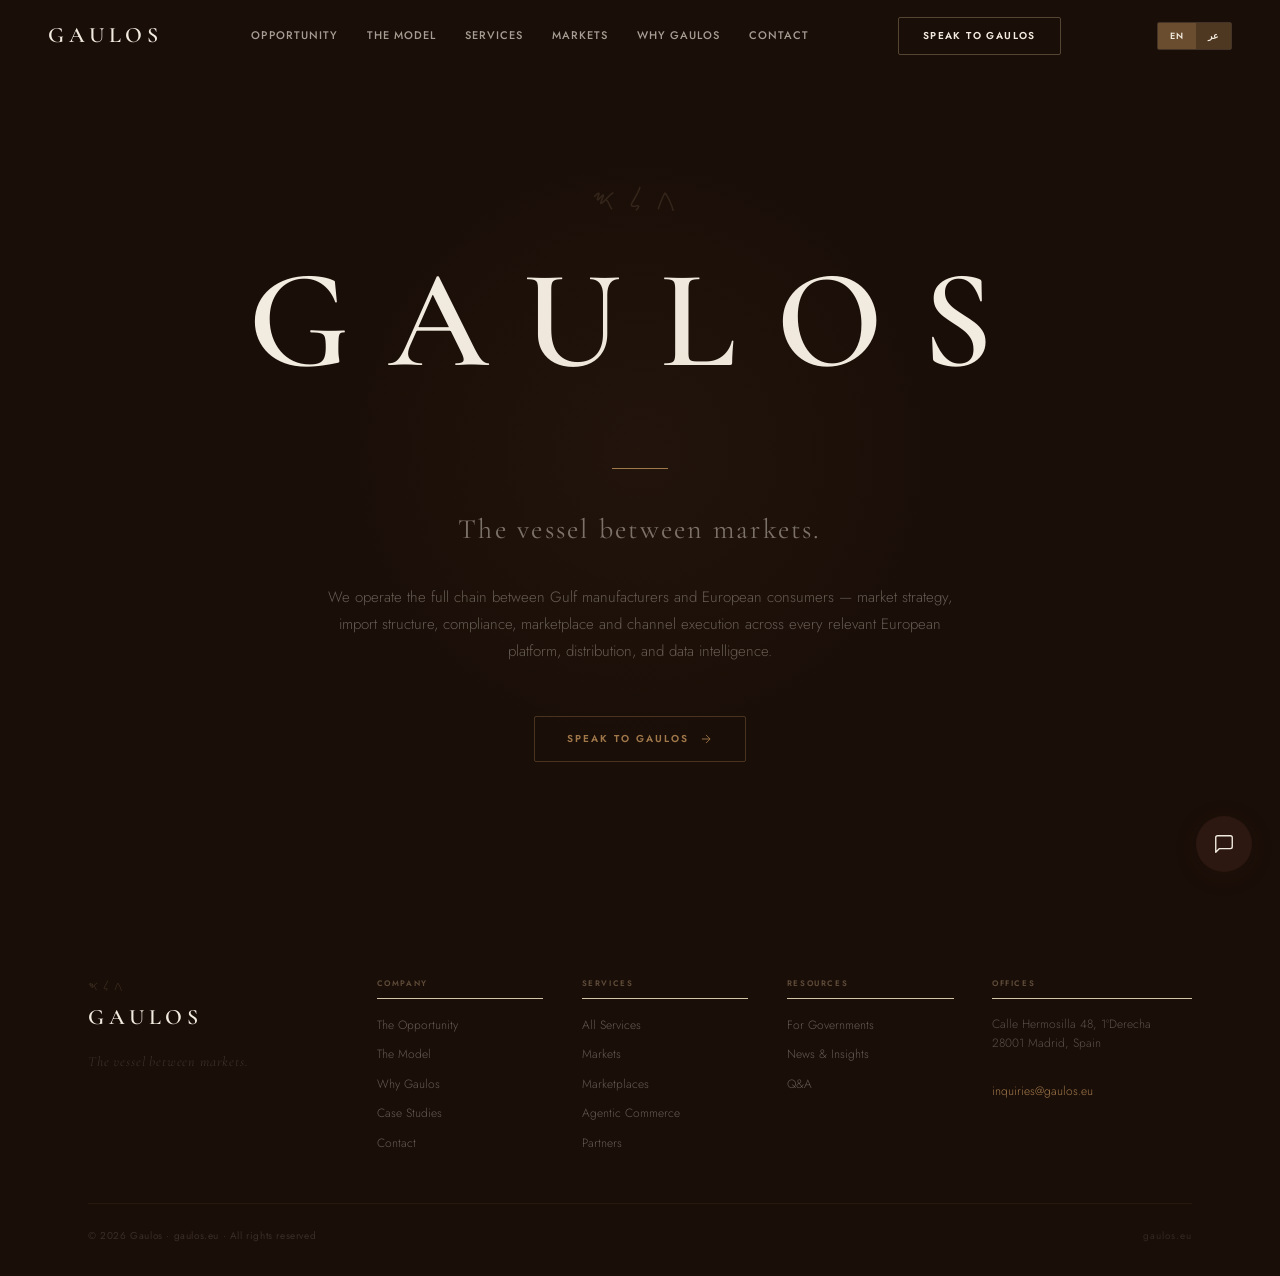
==== commit 7b20e392: "Update index.html" ====
--- a/index.html
+++ b/index.html
@@ -371,7 +371,7 @@
       <div class="footer__col">
         <div class="footer__col-title"><span class="en-text">Offices</span><span class="ar-text" style="display:none">المكاتب</span></div>
         <div class="footer__address"><span class="en-text">Calle Hermosilla 48, 1ºDerecha<br>28001 Madrid, Spain</span><span class="ar-text" style="display:none">كالي هرموسيا 48، 1 درتشا<br>28001 مدريد، إسبانيا</span></div>
-        <div class="footer__address" style="margin-top:0.75rem"><span class="en-text">Paris, France</span><span class="ar-text" style="display:none">باريس، فرنسا</span></div>
+
         <div style="margin-top:1rem"><a href="mailto:inquiries@gaulos.eu" style="color:#A0784A">inquiries@gaulos.eu</a></div>
       </div>
     </div>
@@ -452,7 +452,7 @@
     ar: `<section class="page-hero"><div class="container"><div class="page-hero__breadcrumb"><span style="color:rgba(196,168,130,.5);cursor:pointer" onclick="goPage('home')">غاوليس</span> &nbsp;/&nbsp; الأسئلة والأجوبة</div><div class="page-hero__phoen">𐤂𐤋𐤎</div><h1 class="page-hero__title">الأسئلة والأجوبة</h1><p class="page-hero__sub">أسئلة شائعة حول غاوليس والشروط التجارية.</p></div></section><section class="section" style="background:#F2EBE0"><div class="container container--narrow"><p style="font-size:clamp(13px,1.4vw,15px);font-weight:300;color:#5A4030;line-height:1.8;margin-bottom:1.5rem;direction:rtl;text-align:right"><strong>ما هي غاوليس؟</strong> عامل وصول سوقي عبر الحدود يربط مصنعي الخليج والمستهلكين الأوروبيين.</p><p style="font-size:clamp(13px,1.4vw,15px);font-weight:300;color:#5A4030;line-height:1.8;margin-bottom:1.5rem;direction:rtl;text-align:right"><strong>هل تشترون منتجاتنا؟</strong> لا. ملكية المخزون تبقى معك.</p><p style="font-size:clamp(13px,1.4vw,15px);font-weight:300;color:#5A4030;line-height:1.8;margin-bottom:1.5rem;direction:rtl;text-align:right"><strong>كم من الوقت للبيع الأول؟</strong> للمنتجات المتوافقة: 5 أيام من وصول المستودع.</p><p style="font-size:clamp(13px,1.4vw,15px);font-weight:300;color:#5A4030;line-height:1.8;margin-bottom:1.5rem;direction:rtl;text-align:right"><strong>مدة العقد الأدنى؟</strong> 18 شهراً أولياً، ثم على أساس متجدد.</p><p style="font-size:clamp(13px,1.4vw,15px);font-weight:300;color:#5A4030;line-height:1.8;direction:rtl;text-align:right"><strong>هل تأخذون حقوق الملكية؟</strong> لا. رسم الخدمة فقط.</p></div></section>`
   },
   contact: {
-    en: `<section class="page-hero"><div class="container"><div class="page-hero__breadcrumb"><span style="color:rgba(196,168,130,.5);cursor:pointer" onclick="goPage('home')">Gaulos</span> &nbsp;/&nbsp; Contact</div><div class="page-hero__phoen">𐤂𐤋𐤎</div><h1 class="page-hero__title">Contact</h1><p class="page-hero__sub">We review every inquiry. The first conversation is a mutual assessment.</p></div></section><section class="section" style="background:#F2EBE0"><div class="container" style="max-width:1000px"><div style="display:grid;grid-template-columns:1fr 1fr;gap:3rem;align-items:start"><div><label style="font-size:9px;font-weight:600;letter-spacing:.18em;text-transform:uppercase;color:#A0784A;display:block;margin-bottom:6px">Your Name</label><input type="text" style="width:100%;padding:12px 16px;border:1px solid #D4C4A8;border-radius:2px;background:#FAF7F2;font-size:13px;font-family:Jost;margin-bottom:14px" placeholder="Full name"/><label style="font-size:9px;font-weight:600;letter-spacing:.18em;text-transform:uppercase;color:#A0784A;display:block;margin-bottom:6px">Email</label><input type="email" style="width:100%;padding:12px 16px;border:1px solid #D4C4A8;border-radius:2px;background:#FAF7F2;font-size:13px;font-family:Jost;margin-bottom:14px" placeholder="your@company.com"/><label style="font-size:9px;font-weight:600;letter-spacing:.18em;text-transform:uppercase;color:#A0784A;display:block;margin-bottom:6px">Tell us about your product</label><textarea style="width:100%;padding:12px 16px;border:1px solid #D4C4A8;border-radius:2px;background:#FAF7F2;font-size:13px;font-family:Jost;min-height:120px;resize:vertical" placeholder="What you manufacture, target markets, price point."></textarea><button style="font-size:10px;font-weight:600;letter-spacing:.18em;text-transform:uppercase;color:#F2EBE0;background:#2C1810;border:1px solid #2C1810;padding:16px 32px;border-radius:2px;cursor:pointer;font-family:Jost;margin-top:14px">Submit Inquiry</button></div><div style="padding:clamp(1.5rem,3vw,2.5rem);background:#2C1810;border-radius:3px;color:#F2EBE0"><div style="font-size:12px;letter-spacing:5px;color:rgba(196,168,130,.2);margin-bottom:6px">𐤂𐤋𐤎</div><div style="font-family:'Cormorant Garamond',serif;font-size:24px;font-weight:600;letter-spacing:.22em;text-transform:uppercase;margin-bottom:20px">Gaulos</div><div style="height:1px;background:rgba(160,120,74,.2);margin-bottom:20px"></div><div style="margin-bottom:16px"><div style="font-size:9px;font-weight:600;letter-spacing:.18em;text-transform:uppercase;color:#A0784A;margin-bottom:4px">Email</div><div style="font-size:14px;font-weight:300;color:rgba(242,235,224,.7)">inquiries@gaulos.eu</div></div><div style="margin-bottom:16px"><div style="font-size:9px;font-weight:600;letter-spacing:.18em;text-transform:uppercase;color:#A0784A;margin-bottom:4px">Phone</div><div style="font-size:14px;font-weight:300;color:rgba(242,235,224,.7)">+34 910 XXX XXX</div></div><div style="margin-bottom:16px"><div style="font-size:9px;font-weight:600;letter-spacing:.18em;text-transform:uppercase;color:#A0784A;margin-bottom:4px">Web</div><div style="font-size:14px;font-weight:300;color:rgba(242,235,224,.7)">gaulos.eu</div></div><div style="margin-bottom:16px"><div style="font-size:9px;font-weight:600;letter-spacing:.18em;text-transform:uppercase;color:#A0784A;margin-bottom:4px">Madrid Office</div><div style="font-size:14px;font-weight:300;color:rgba(242,235,224,.7);line-height:1.6">Calle Hermosilla 48, 1ºDerecha<br>28001 Madrid, Spain</div></div><div style="margin-bottom:16px"><div style="font-size:9px;font-weight:600;letter-spacing:.18em;text-transform:uppercase;color:#A0784A;margin-bottom:4px">Paris Office</div><div style="font-size:14px;font-weight:300;color:rgba(242,235,224,.7)">Paris, France</div></div></div></div></section>`,
+    en: `<section class="page-hero"><div class="container"><div class="page-hero__breadcrumb"><span style="color:rgba(196,168,130,.5);cursor:pointer" onclick="goPage('home')">Gaulos</span> &nbsp;/&nbsp; Contact</div><div class="page-hero__phoen">𐤂𐤋𐤎</div><h1 class="page-hero__title">Contact</h1><p class="page-hero__sub">We review every inquiry. The first conversation is a mutual assessment.</p></div></section><section class="section" style="background:#F2EBE0"><div class="container" style="max-width:1000px"><div style="display:grid;grid-template-columns:1fr 1fr;gap:3rem;align-items:start"><div><label style="font-size:9px;font-weight:600;letter-spacing:.18em;text-transform:uppercase;color:#A0784A;display:block;margin-bottom:6px">Your Name</label><input type="text" style="width:100%;padding:12px 16px;border:1px solid #D4C4A8;border-radius:2px;background:#FAF7F2;font-size:13px;font-family:Jost;margin-bottom:14px" placeholder="Full name"/><label style="font-size:9px;font-weight:600;letter-spacing:.18em;text-transform:uppercase;color:#A0784A;display:block;margin-bottom:6px">Email</label><input type="email" style="width:100%;padding:12px 16px;border:1px solid #D4C4A8;border-radius:2px;background:#FAF7F2;font-size:13px;font-family:Jost;margin-bottom:14px" placeholder="your@company.com"/><label style="font-size:9px;font-weight:600;letter-spacing:.18em;text-transform:uppercase;color:#A0784A;display:block;margin-bottom:6px">Tell us about your product</label><textarea style="width:100%;padding:12px 16px;border:1px solid #D4C4A8;border-radius:2px;background:#FAF7F2;font-size:13px;font-family:Jost;min-height:120px;resize:vertical" placeholder="What you manufacture, target markets, price point."></textarea><button style="font-size:10px;font-weight:600;letter-spacing:.18em;text-transform:uppercase;color:#F2EBE0;background:#2C1810;border:1px solid #2C1810;padding:16px 32px;border-radius:2px;cursor:pointer;font-family:Jost;margin-top:14px">Submit Inquiry</button></div><div style="padding:clamp(1.5rem,3vw,2.5rem);background:#2C1810;border-radius:3px;color:#F2EBE0"><div style="font-size:12px;letter-spacing:5px;color:rgba(196,168,130,.2);margin-bottom:6px">𐤂𐤋𐤎</div><div style="font-family:'Cormorant Garamond',serif;font-size:24px;font-weight:600;letter-spacing:.22em;text-transform:uppercase;margin-bottom:20px">Gaulos</div><div style="height:1px;background:rgba(160,120,74,.2);margin-bottom:20px"></div><div style="margin-bottom:16px"><div style="font-size:9px;font-weight:600;letter-spacing:.18em;text-transform:uppercase;color:#A0784A;margin-bottom:4px">Email</div><div style="font-size:14px;font-weight:300;color:rgba(242,235,224,.7)">inquiries@gaulos.eu</div></div><div style="margin-bottom:16px"><div style="font-size:9px;font-weight:600;letter-spacing:.18em;text-transform:uppercase;color:#A0784A;margin-bottom:4px"><div style="margin-bottom:16px"><div style="font-size:9px;font-weight:600;letter-spacing:.18em;text-transform:uppercase;color:#A0784A;margin-bottom:4px">Web</div><div style="font-size:14px;font-weight:300;color:rgba(242,235,224,.7)">gaulos.eu</div></div><div style="margin-bottom:16px"><div style="font-size:9px;font-weight:600;letter-spacing:.18em;text-transform:uppercase;color:#A0784A;margin-bottom:4px">Madrid Office</div><div style="font-size:14px;font-weight:300;color:rgba(242,235,224,.7);line-height:1.6">Calle Hermosilla 48, 1ºDerecha<br>28001 Madrid, Spain</div></div><div style="margin-bottom:16px"><div style="font-size:9px;font-weight:600;letter-spacing:.18em;text-transform:uppercase;color:#A0784A;margin-bottom:4px"></section>`,
     ar: `<section class="page-hero"><div class="container"><div class="page-hero__breadcrumb"><span style="color:rgba(196,168,130,.5);cursor:pointer" onclick="goPage('home')">غاوليس</span> &nbsp;/&nbsp; اتصل بنا</div><div class="page-hero__phoen">𐤂𐤋𐤎</div><h1 class="page-hero__title">اتصل بنا</h1><p class="page-hero__sub">نحن نراجع كل استفسار. المحادثة الأولى هي تقييم متبادل.</p></div></section><section class="section" style="background:#F2EBE0"><div class="container" style="max-width:1000px"><div style="display:grid;grid-template-columns:1fr 1fr;gap:3rem;align-items:start;direction:rtl"><div style="text-align:right"><label style="font-size:9px;font-weight:600;letter-spacing:.18em;text-transform:uppercase;color:#A0784A;display:block;margin-bottom:6px">اسمك</label><input type="text" style="width:100%;padding:12px 16px;border:1px solid #D4C4A8;border-radius:2px;background:#FAF7F2;font-size:13px;font-family:Jost;margin-bottom:14px;direction:rtl;text-align:right" placeholder="الاسم الكامل"/><label style="font-size:9px;font-weight:600;letter-spacing:.18em;text-transform:uppercase;color:#A0784A;display:block;margin-bottom:6px">بريد إلكتروني</label><input type="email" style="width:100%;padding:12px 16px;border:1px solid #D4C4A8;border-radius:2px;background:#FAF7F2;font-size:13px;font-family:Jost;margin-bottom:14px;direction:ltr" placeholder="your@company.com"/><label style="font-size:9px;font-weight:600;letter-spacing:.18em;text-transform:uppercase;color:#A0784A;display:block;margin-bottom:6px">أخبرنا عن منتجك</label><textarea style="width:100%;padding:12px 16px;border:1px solid #D4C4A8;border-radius:2px;background:#FAF7F2;font-size:13px;font-family:Jost;min-height:120px;resize:vertical;direction:rtl;text-align:right" placeholder="ما الذي تصنعه، الأسواق المستهدفة، نقطة السعر."></textarea><button style="font-size:10px;font-weight:600;letter-spacing:.18em;text-transform:uppercase;color:#F2EBE0;background:#2C1810;border:1px solid #2C1810;padding:16px 32px;border-radius:2px;cursor:pointer;font-family:Jost;margin-top:14px;margin-right:auto;display:block">إرسال الاستفسار</button></div><div style="padding:clamp(1.5rem,3vw,2.5rem);background:#2C1810;border-radius:3px;color:#F2EBE0;direction:rtl;text-align:right"><div style="font-size:12px;letter-spacing:5px;color:rgba(196,168,130,.2);margin-bottom:6px">𐤂𐤋𐤎</div><div style="font-family:'Cormorant Garamond',serif;font-size:24px;font-weight:600;letter-spacing:.22em;text-transform:uppercase;margin-bottom:20px">Gaulos</div><div style="height:1px;background:rgba(160,120,74,.2);margin-bottom:20px"></div><div style="margin-bottom:16px"><div style="font-size:9px;font-weight:600;letter-spacing:.18em;text-transform:uppercase;color:#A0784A;margin-bottom:4px">بريد إلكتروني</div><div style="font-size:14px;font-weight:300;color:rgba(242,235,224,.7)">inquiries@gaulos.eu</div></div><div style="margin-bottom:16px"><div style="font-size:9px;font-weight:600;letter-spacing:.18em;text-transform:uppercase;color:#A0784A;margin-bottom:4px">هاتف</div><div style="font-size:14px;font-weight:300;color:rgba(242,235,224,.7)">+34 910 XXX XXX</div></div><div style="margin-bottom:16px"><div style="font-size:9px;font-weight:600;letter-spacing:.18em;text-transform:uppercase;color:#A0784A;margin-bottom:4px">ويب</div><div style="font-size:14px;font-weight:300;color:rgba(242,235,224,.7)">gaulos.eu</div></div><div style="margin-bottom:16px"><div style="font-size:9px;font-weight:600;letter-spacing:.18em;text-transform:uppercase;color:#A0784A;margin-bottom:4px">مكتب مدريد</div><div style="font-size:14px;font-weight:300;color:rgba(242,235,224,.7);line-height:1.6">كالي هرموسيا 48، 1 درتشا<br>28001 مدريد، إسبانيا</div></div><div style="margin-bottom:16px"><div style="font-size:9px;font-weight:600;letter-spacing:.18em;text-transform:uppercase;color:#A0784A;margin-bottom:4px">مكتب باريس</div><div style="font-size:14px;font-weight:300;color:rgba(242,235,224,.7)">باريس، فرنسا</div></div></div></div></section>`
   }
 };
